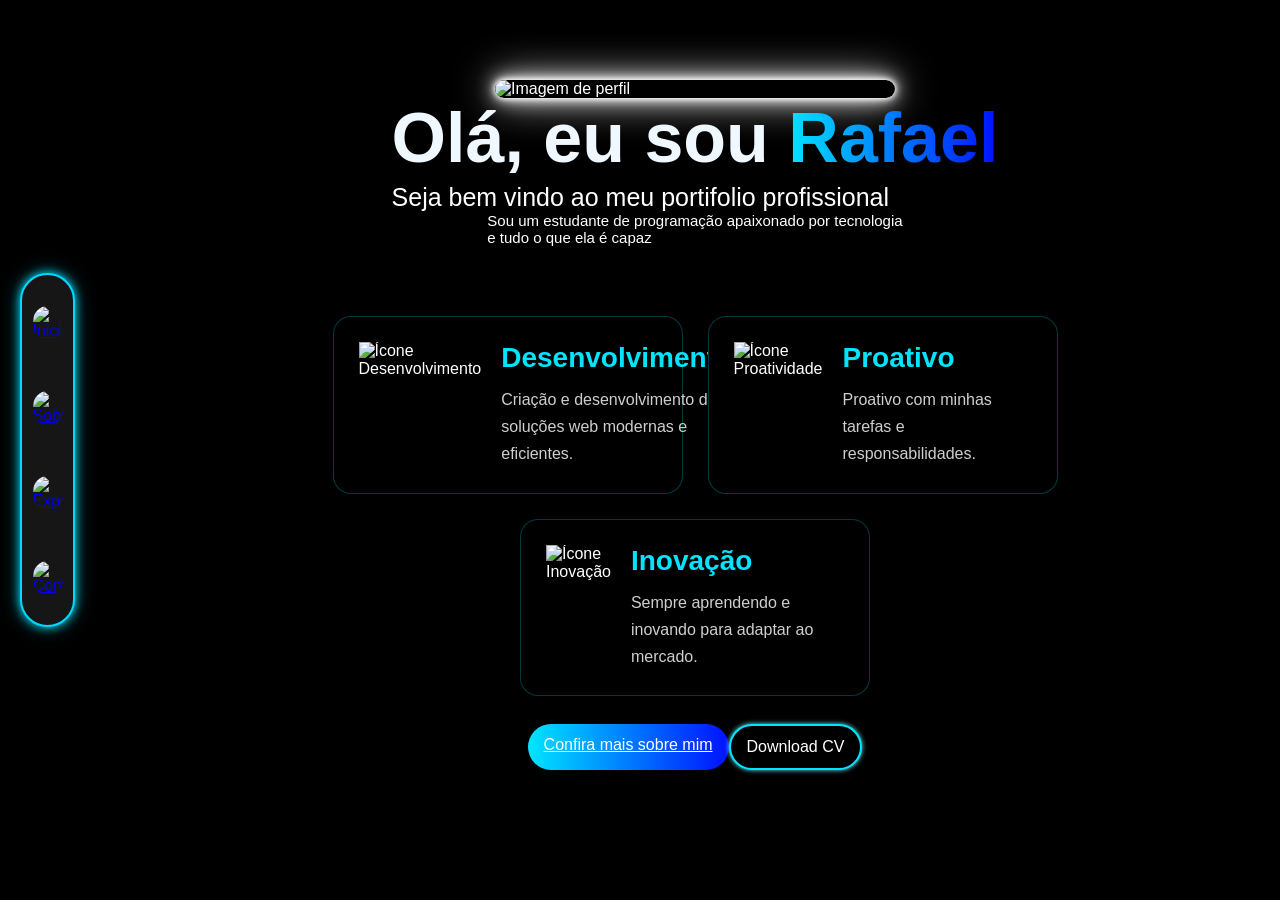
==== index.html @ 867fa0ff "Add files via upload" ====
<!DOCTYPE html>
<html lang="en">

<head>

    <!-- Configurações básicas da página -->
    <meta charset="UTF-8">
    <meta name="viewport" content="width=device-width, initial-scale=1.0">

    <!-- Título exibido na aba do navegador -->
    <title>Document</title>

    <!-- Arquivo CSS global -->
    <link rel="stylesheet" href="style.css">

    <!-- Arquivo CSS específico da página inicial -->
    <link rel="stylesheet" href="home.css">

</head>

<body>

    <!-- Menu lateral de navegação -->
    <aside class="Menu">

        <a href="#"><img src="/imagens/Icone Inicio.png" alt="Inicio"></a>
        <a href="perfil.html"><img src="/imagens/Icone Perfil.png" alt="Sobre"></a>
        <a href="experiencia.html"><img src="/imagens/Icone maleta.png" alt="Experiencias"></a>
        <a href="contato.html"><img src="/imagens/Icone Email.png" alt="Contato"></a>

    </aside>

    <!-- Conteúdo principal da página -->
    <main>

        <!-- Foto de perfil -->
        <img src="/imagens/Foto Perfil.png" alt="Imagem de perfil" class="Perfil">

        <!-- Seção de boas-vindas -->
        <section class="BoasVindas">

            <!-- Título preenchido dinamicamente pelo JavaScript -->
            <h1 id="titulo"></h1>

            <p>Seja bem vindo ao meu portifolio profissional</p>

        </section>

        <!-- Pequena apresentação pessoal -->
        <section class="texto">

            <p>Sou um estudante de programação apaixonado por tecnologia</p>
            <p>e tudo o que ela é capaz</p>

        </section>

        <!-- Cards destacando habilidades -->
        <section class="Cards">

            <!-- Card Desenvolvimento -->
            <div class="Card">

                <img src="/imagens/Icone Programação.png" alt="Ícone Desenvolvimento">

                <div class="textocard">

                    <h1>Desenvolvimento</h1>

                    <p>Criação e desenvolvimento de soluções web modernas e eficientes.</p>

                </div>

            </div>

            <!-- Card Proatividade -->
            <div class="Card">

                <img src="/imagens/Icone Proativo.png" alt="Ícone Proatividade">

                <div class="textocard">

                    <h1>Proativo</h1>

                    <p>Proativo com minhas tarefas e responsabilidades.</p>

                </div>

            </div>

            <!-- Card Inovação -->
            <div class="Card">

                <img src="/imagens/Icone Inovacao.png" alt="Ícone Inovação">

                <div class="textocard">

                    <h1>Inovação</h1>

                    <p>Sempre aprendendo e inovando para adaptar ao mercado.</p>

                </div>

            </div>

        </section>

        <!-- Botões de ação -->
        <section class="botao">

            <a href="perfil.html" class="Visualizar">
                 Confira mais sobre mim
            </a>

            <a href="curriculo.pdf" download class="CV">
                 Download CV
            </a>

        </section>

    </main>

    <!-- Arquivo JavaScript responsável pelas animações e interatividade -->
    <script src="script.js"></script>

</body>

</html>
---- style.css ----
/* ===========================
   Reset de estilos
   Remove margens e espaçamentos
   padrões do navegador
=========================== */

*{
    margin: 0;
    padding: 0;
    box-sizing: border-box;
}

/* ===========================
   Configuração geral da página
=========================== */

body{
    margin:0;
    background:#000;
    color:white;
    font-family:Arial, Helvetica, sans-serif;
}

/* ===========================
   Menu lateral fixo
=========================== */

.Menu{
    position: fixed;
    left: 20px;
    top: 50%;
    transform: translateY(-50%);

    width: 55px;
    padding: 20px 0;

    background: #161616;

    border: 2px solid #00d9ff;
    border-radius: 999px;

    display: flex;
    flex-direction: column;
    align-items: center;
    gap: 30px;

    box-shadow:
     0 0 10px #00e5ff,
     0 0 20px rgba(0, 217, 255, .4);
}

/* ===========================
   Área clicável dos botões
   do menu lateral
=========================== */

.Menu a{
    width: 55px;
    height: 55px;

    border-radius: 50%;

    display: flex;
    justify-content: center;
    align-items: center;

    transition: 0.3s;
}

/* ===========================
   Efeito ao passar o mouse
   sobre os botões do menu
=========================== */

.Menu a:hover{
    background: linear-gradient(90deg, #00d9ff, #004cff);

    transform: scale(1.15);

    box-shadow: 0 0 15px #00d9ff;
}

/* ===========================
   Tamanho dos ícones do menu
=========================== */

.Menu img{
    width: 30px;
    border-radius: 999px;
}

/* ===========================
   Área principal do site
=========================== */

main{
    margin-left:110px;

    min-height:100vh;

    width:calc(100% - 110px);

    display:flex;
    flex-direction:column;
    align-items:center;

    padding:50px 40px;
}

/* ===========================
   Estado inicial dos cards
   (invisíveis antes da animação)
=========================== */

.Card,
.CardPerfil,
.CardFormacao{

    opacity: 0;
    transform: translateY(50px);
    transition: .8s ease;

}

/* ===========================
   Estado final da animação
   quando os cards aparecem
=========================== */

.Card.aparecer,
.CardPerfil.aparecer,
.CardFormacao.aparecer{

    opacity: 1;
    transform: translateY(0);

}
---- home.css ----
/* ==========================================
   Foto de perfil
========================================== */

.Perfil{
    width: 400px;
    height: auto;
    margin-top: 30px;

    /* Deixa a imagem completamente circular */
    border-radius: 999px;

    align-items: center;

    /* Adiciona efeito neon ao redor da foto */
    box-shadow:
        0 0 5px rgb(255, 255, 255),
        0 0 10px rgb(255, 255, 255),
        0 0 20px rgb(255, 255, 255),
        0 0 40px rgb(255, 255, 255);
}

/* ==========================================
   Seção de boas-vindas
========================================== */

/* Título principal */

.BoasVindas h1{
    color: aliceblue;
    font-size: 70px;
    font-family: Arial, Helvetica, sans-serif;
    margin-bottom: 0;
}

/* Nome em destaque com efeito degradê */

.BoasVindas h1 span{
    background: linear-gradient(to right, #00e5ff, #0011ff);

    -webkit-background-clip: text;
    -webkit-text-fill-color: transparent;

    background-clip: text;
}

/* Texto de apresentação */

.BoasVindas p{
    color: rgb(255, 255, 255);
    font-size: 25px;
    margin-top: 5px;
    margin-bottom: 0;
    font-family: Arial, Helvetica, sans-serif;
}

/* ==========================================
   Texto complementar
========================================== */

.texto p{
    color: white;
    font-size: 15px;
}

/* ==========================================
   Botão "Confira mais sobre mim"
========================================== */

.Visualizar{

    padding: 12px 16px;

    cursor: pointer;

    border-radius: 999px;

    background: linear-gradient(to right, #00e5ff, #0011ff);

    border-color: auto;

    color: white;

}

/* ==========================================
   Botão "Download CV"
========================================== */

.CV{

    padding: 12px 16px;

    cursor: pointer;

    border-radius: 999px;

    background-color: black;

    border-color: #00e5ff;

    color: white;

    /* Efeito luminoso no botão */
    box-shadow: 0 0 5px #6ef0ff;

}

/* ==========================================
   Área que contém os cards
========================================== */

.Cards{

    display: flex;

    justify-content: center;

    gap: 25px;

    margin-top: 70px;

    /* Permite quebrar linha em telas menores */
    flex-wrap: wrap;

    margin-bottom: 20px;

}

/* ==========================================
   Card de habilidades
========================================== */

.Card{

    width: 350px;

    min-height: 140px;

    padding: 25px;

    box-sizing: border-box;

    background: #000000;

    border: 1px solid rgba(0, 229, 255, .25);

    border-radius: 18px;

    display: flex;

    align-items: flex-start;

    gap: 20px;

    transition: 0.3s;

}

/* Efeito ao passar o mouse sobre o card */

.Card:hover{

    transform: translateY(-8px);

    border-color: #00e5ff;

    box-shadow: 0 0 15px rgba(0, 229, 255, .4);

}

/* ==========================================
   Conteúdo interno dos cards
========================================== */

/* Título do card */

.Card h1{

    color: #00e5ff;

    font-size: 22px;

    margin-bottom: 22px;

    font-family: Arial, Helvetica, sans-serif;

}

/* Texto descritivo */

.Card p{

    color: #bdbdbd;

    line-height: 1.6;

    font-size: 15px;

}

/* Organização vertical do texto */

.textocard{

    display: flex;

    flex-direction: column;

}

/* Título interno */

.textocard h1{

    color: #00e5ff;

    margin: 0 0 12px 0;

    font-size: 28px;

    font-family: Arial, Helvetica, sans-serif;

}

/* Parágrafo interno */

.textocard p{

    color: #cfcfcf;

    margin: 0;

    line-height: 1.7;

    font-size: 16px;

}

/* ==========================================
   Área dos botões da página inicial
========================================== */

.botao{

    display: flex;

    padding: 8px 12px;

    margin-bottom: 50px;

}
.CV{
    display:inline-block;
    padding:12px 16px;

    text-decoration:none;

    cursor:pointer;

    border-radius:999px;

    background:black;

    border:2px solid #00e5ff;

    color:white;

    box-shadow:0 0 5px #6ef0ff;

    transition:.3s;
}

.CV:hover{
    background:#00e5ff;
    color:black;
}
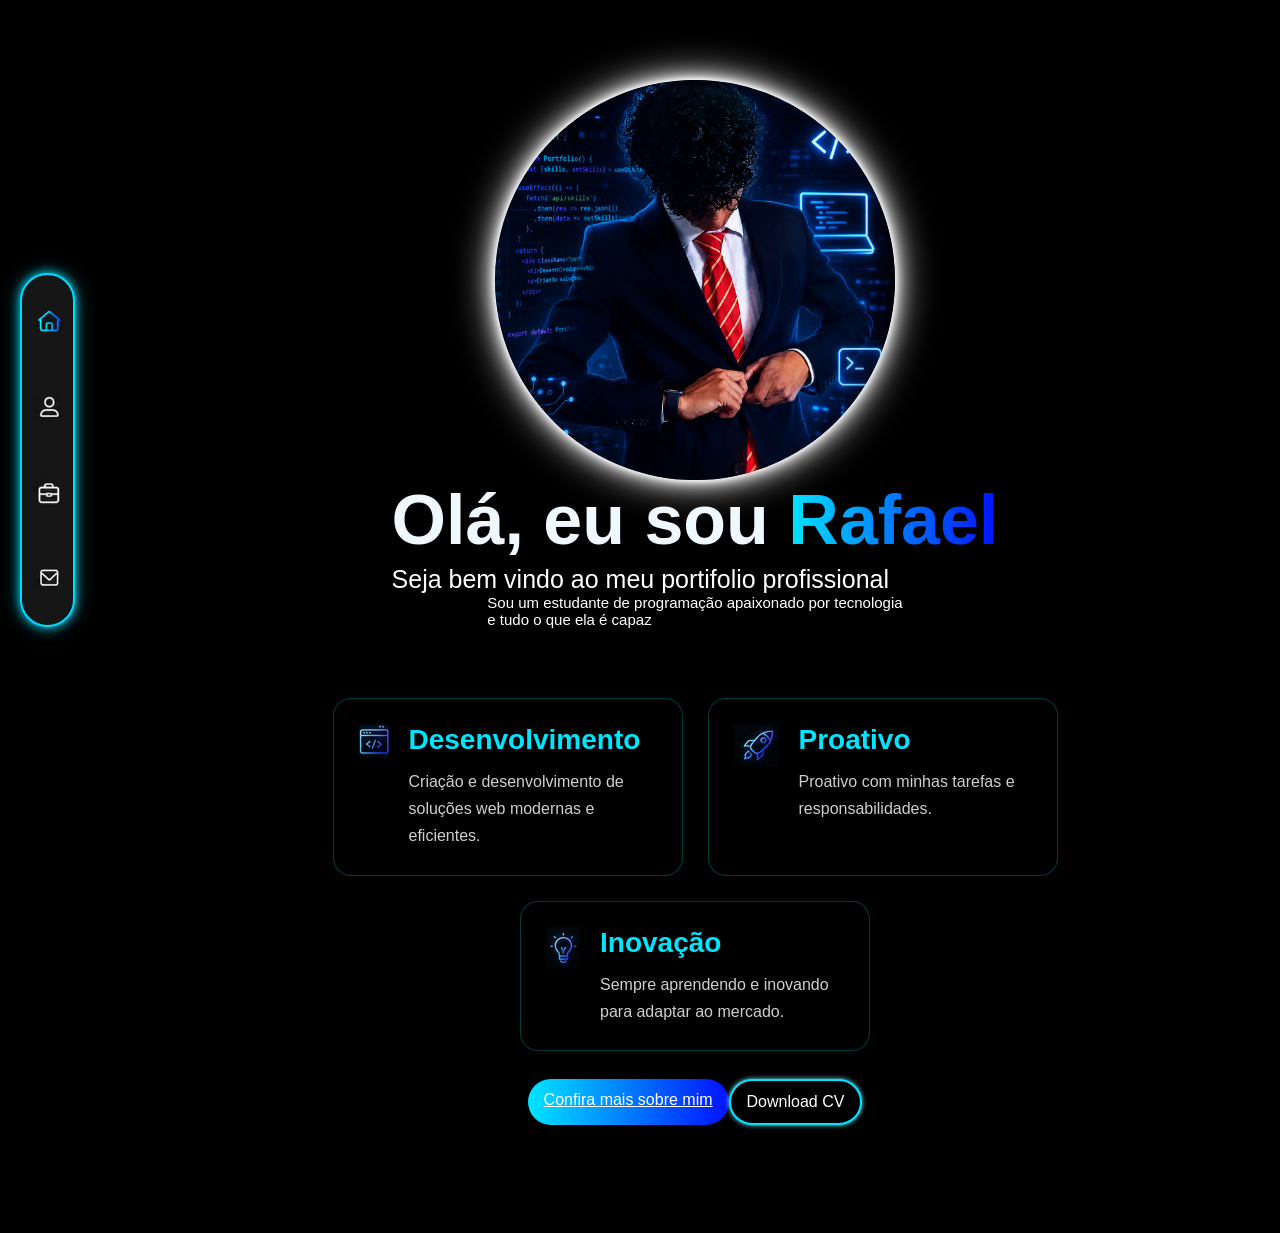
==== commit be4b8fbc: "Add files via upload" ====
--- a/index.html
+++ b/index.html
@@ -23,10 +23,10 @@
     <!-- Menu lateral de navegação -->
     <aside class="Menu">
 
-        <a href="#"><img src="/imagens/Icone Inicio.png" alt="Inicio"></a>
-        <a href="perfil.html"><img src="/imagens/Icone Perfil.png" alt="Sobre"></a>
-        <a href="experiencia.html"><img src="/imagens/Icone maleta.png" alt="Experiencias"></a>
-        <a href="contato.html"><img src="/imagens/Icone Email.png" alt="Contato"></a>
+        <a href="#"><img src="imagens/Icone Inicio.png" alt="Inicio"></a>
+        <a href="perfil.html"><img src="imagens/Icone Perfil.png" alt="Sobre"></a>
+        <a href="experiencia.html"><img src="imagens/Icone maleta.png" alt="Experiencias"></a>
+        <a href="contato.html"><img src="imagens/Icone Email.png" alt="Contato"></a>
 
     </aside>
 
@@ -34,7 +34,7 @@
     <main>
 
         <!-- Foto de perfil -->
-        <img src="/imagens/Foto Perfil.png" alt="Imagem de perfil" class="Perfil">
+        <img src="imagens/Foto Perfil.png" alt="Imagem de perfil" class="Perfil">
 
         <!-- Seção de boas-vindas -->
         <section class="BoasVindas">
@@ -60,7 +60,7 @@
             <!-- Card Desenvolvimento -->
             <div class="Card">
 
-                <img src="/imagens/Icone Programação.png" alt="Ícone Desenvolvimento">
+                <img src="imagens/Icone Programação.png" alt="Ícone Desenvolvimento">
 
                 <div class="textocard">
 
@@ -75,7 +75,7 @@
             <!-- Card Proatividade -->
             <div class="Card">
 
-                <img src="/imagens/Icone Proativo.png" alt="Ícone Proatividade">
+                <img src="imagens/Icone Proativo.png" alt="Ícone Proatividade">
 
                 <div class="textocard">
 
@@ -90,7 +90,7 @@
             <!-- Card Inovação -->
             <div class="Card">
 
-                <img src="/imagens/Icone Inovacao.png" alt="Ícone Inovação">
+                <img src="imagens/Icone Inovacao.png" alt="Ícone Inovação">
 
                 <div class="textocard">
 
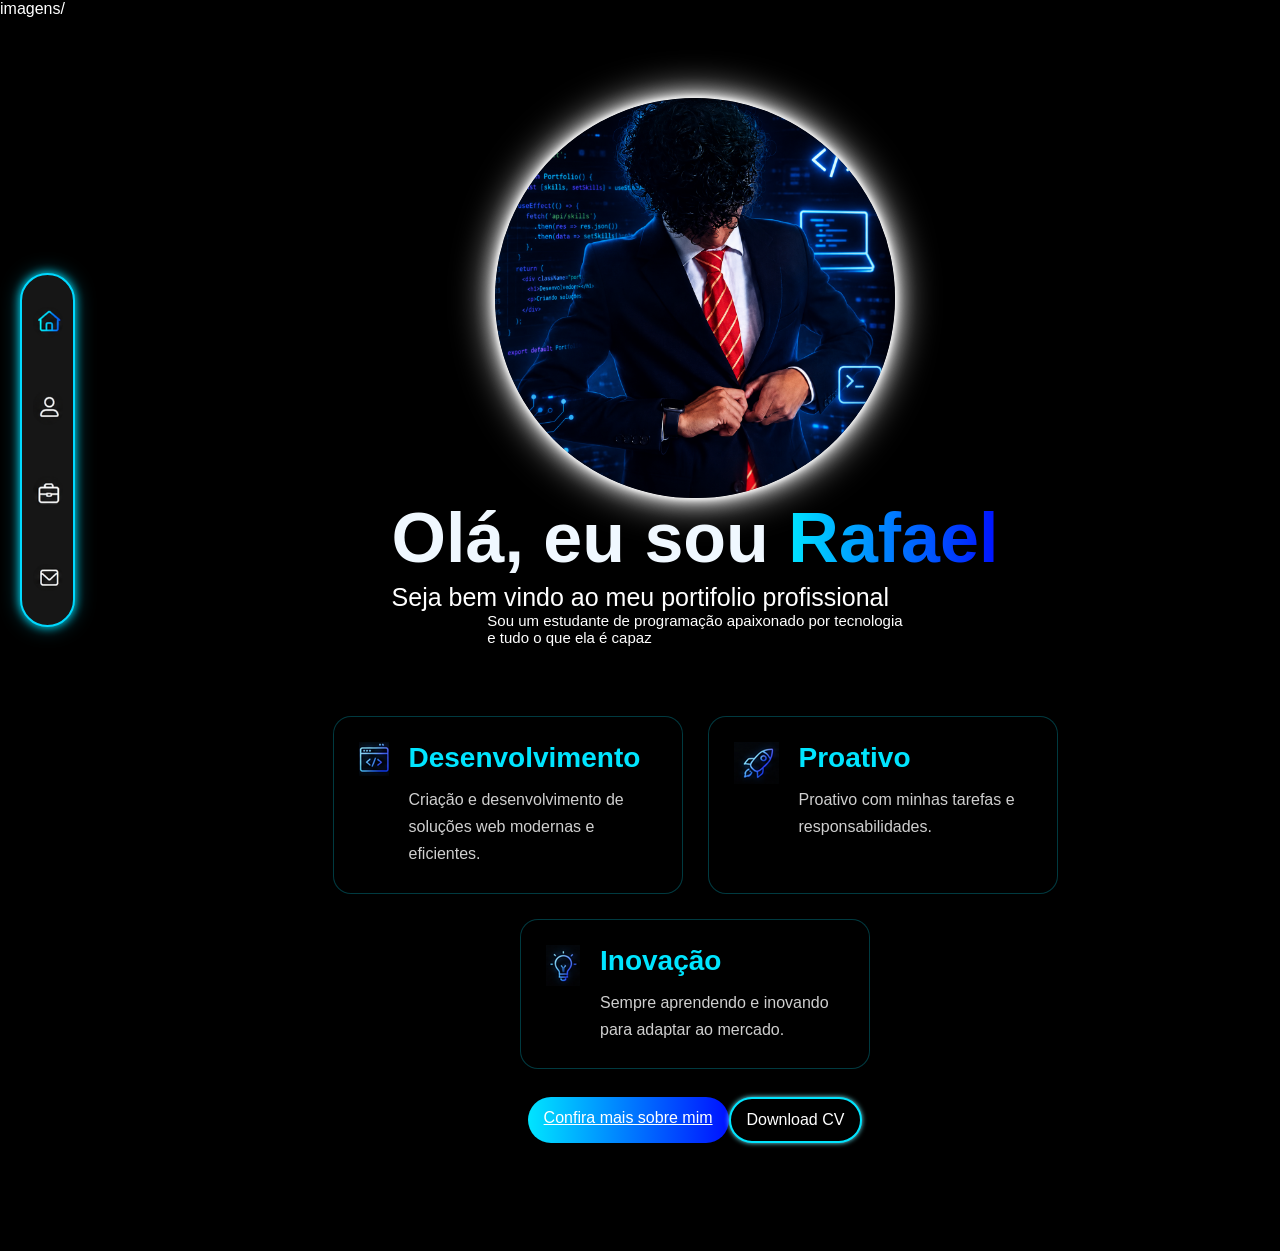
==== commit ada8d802: "Update index.html" ====
--- a/index.html
+++ b/index.html
@@ -7,8 +7,13 @@
     <meta charset="UTF-8">
     <meta name="viewport" content="width=device-width, initial-scale=1.0">
 
+    <input type="file" id="upload-foto" accept="image/*" style="display: none;">
+
+    <label for="upload-foto" style="cursor: pointer;">
+        imagens/
+
     <!-- Título exibido na aba do navegador -->
-    <title>Document</title>
+    <title>Portifólio - Rafael Ferreira</title>
 
     <!-- Arquivo CSS global -->
     <link rel="stylesheet" href="style.css">
@@ -124,4 +129,4 @@
 
 </body>
 
-</html>+</html>
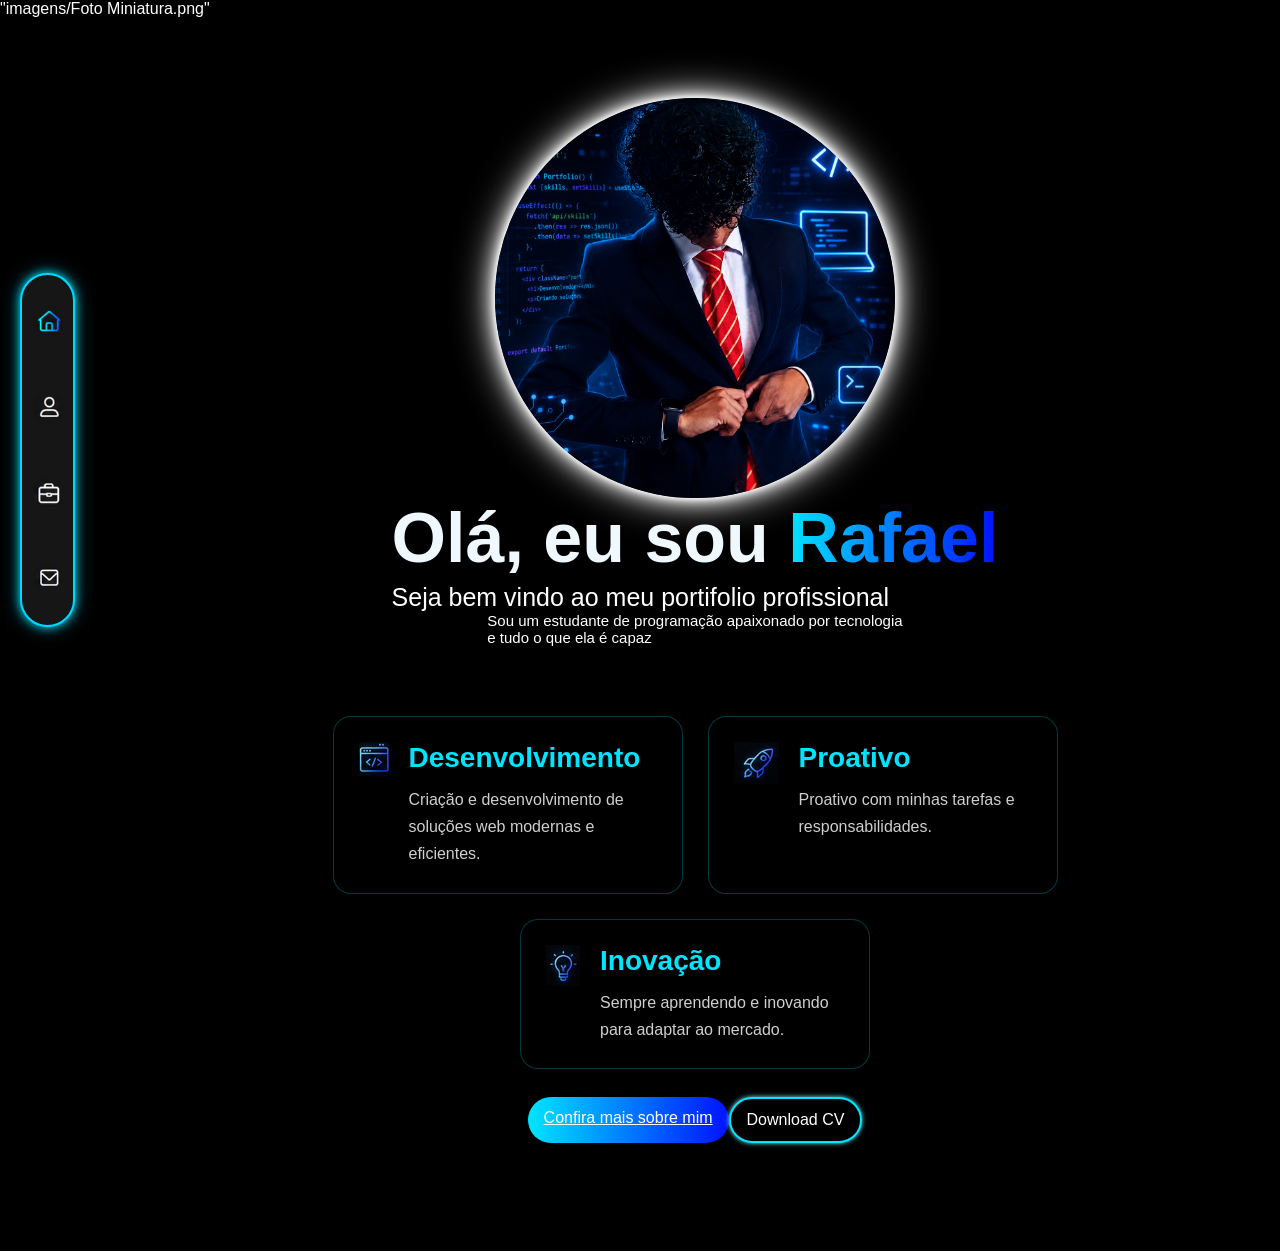
==== commit 45e9e5f5: "Update index.html" ====
--- a/index.html
+++ b/index.html
@@ -10,7 +10,8 @@
     <input type="file" id="upload-foto" accept="image/*" style="display: none;">
 
     <label for="upload-foto" style="cursor: pointer;">
-        imagens/
+        "imagens/Foto Miniatura.png"
+    </label>
 
     <!-- Título exibido na aba do navegador -->
     <title>Portifólio - Rafael Ferreira</title>
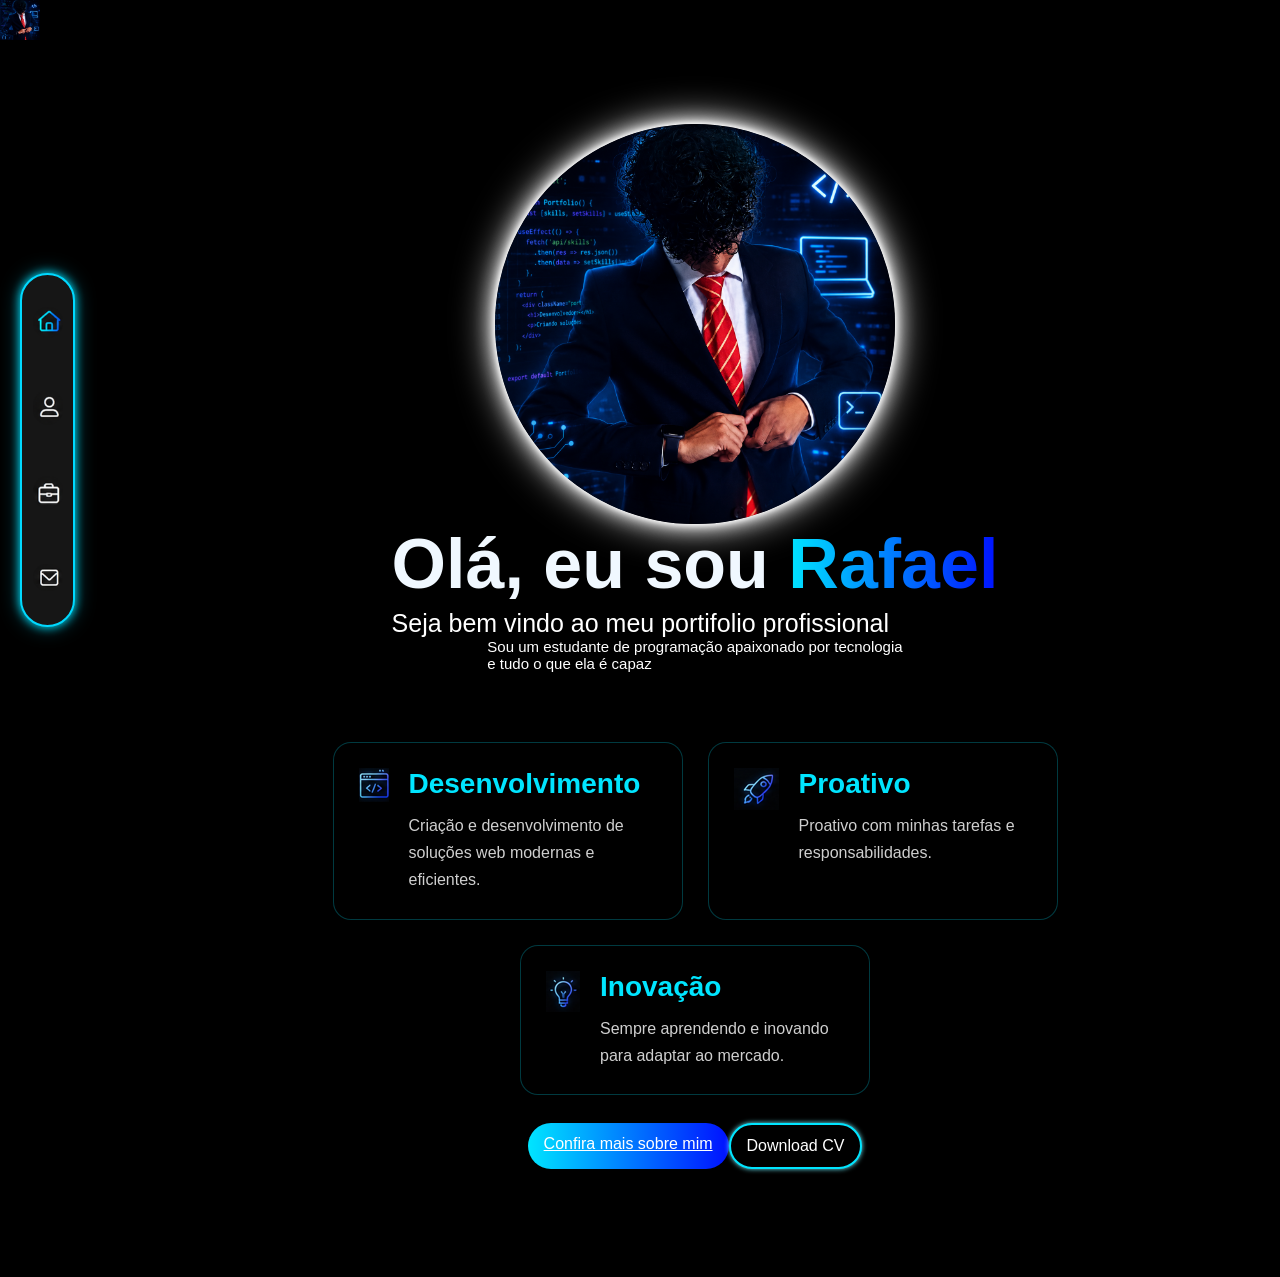
==== commit e168ceb1: "Update index.html" ====
--- a/index.html
+++ b/index.html
@@ -8,10 +8,6 @@
     <meta name="viewport" content="width=device-width, initial-scale=1.0">
 
     <input type="file" id="upload-foto" accept="image/*" style="display: none;">
-
-    <label for="upload-foto" style="cursor: pointer;">
-        "imagens/Foto Miniatura.png"
-    </label>
 
     <!-- Título exibido na aba do navegador -->
     <title>Portifólio - Rafael Ferreira</title>
@@ -25,6 +21,12 @@
 </head>
 
 <body>
+
+    <input type="file" id="upload-foto" accept="image/*" style="display: none;">
+
+    <label for="upload-foto" style="cursor: pointer;">
+        <img src="imagens/Foto Miniatura.png" alt="Ícone de Câmera" style="width: 40px; height: auto;">
+    </label>
 
     <!-- Menu lateral de navegação -->
     <aside class="Menu">
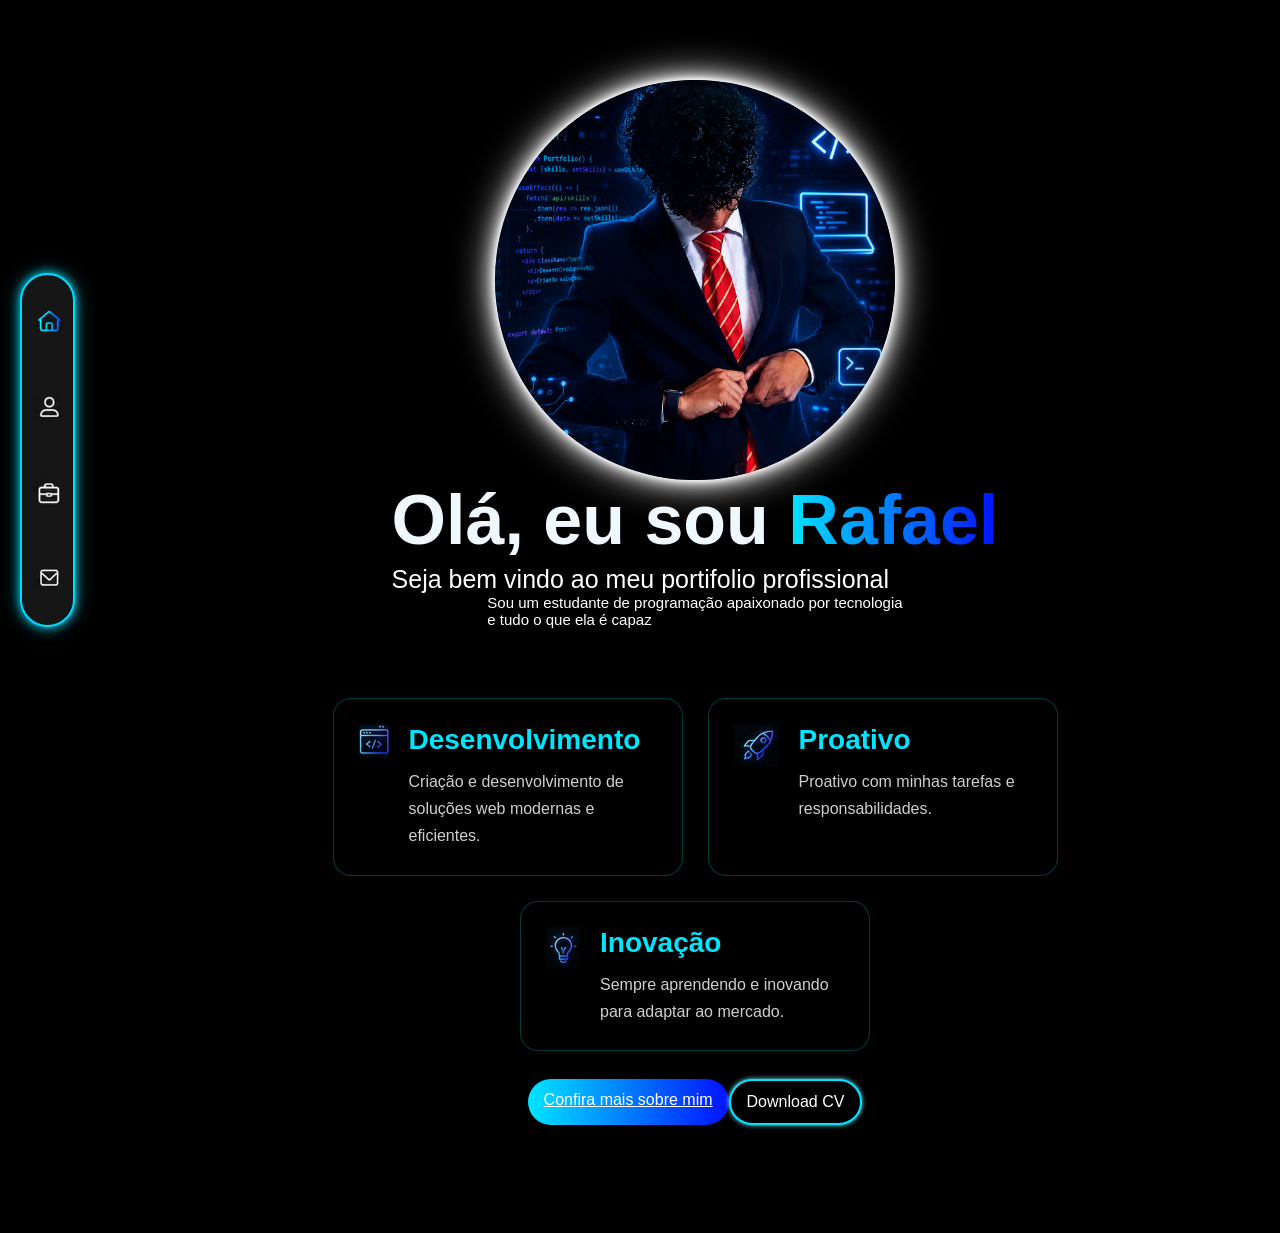
==== commit 30f872fc: "Update index.html" ====
--- a/index.html
+++ b/index.html
@@ -7,9 +7,8 @@
     <meta charset="UTF-8">
     <meta name="viewport" content="width=device-width, initial-scale=1.0">
 
-    <input type="file" id="upload-foto" accept="image/*" style="display: none;">
+    <link rel="icon" type="image/png" href="imagens/Foto Miniatura.png">
 
-    <!-- Título exibido na aba do navegador -->
     <title>Portifólio - Rafael Ferreira</title>
 
     <!-- Arquivo CSS global -->
@@ -21,13 +20,6 @@
 </head>
 
 <body>
-
-    <input type="file" id="upload-foto" accept="image/*" style="display: none;">
-
-    <label for="upload-foto" style="cursor: pointer;">
-        <img src="imagens/Foto Miniatura.png" alt="Ícone de Câmera" style="width: 40px; height: auto;">
-    </label>
-
     <!-- Menu lateral de navegação -->
     <aside class="Menu">
 
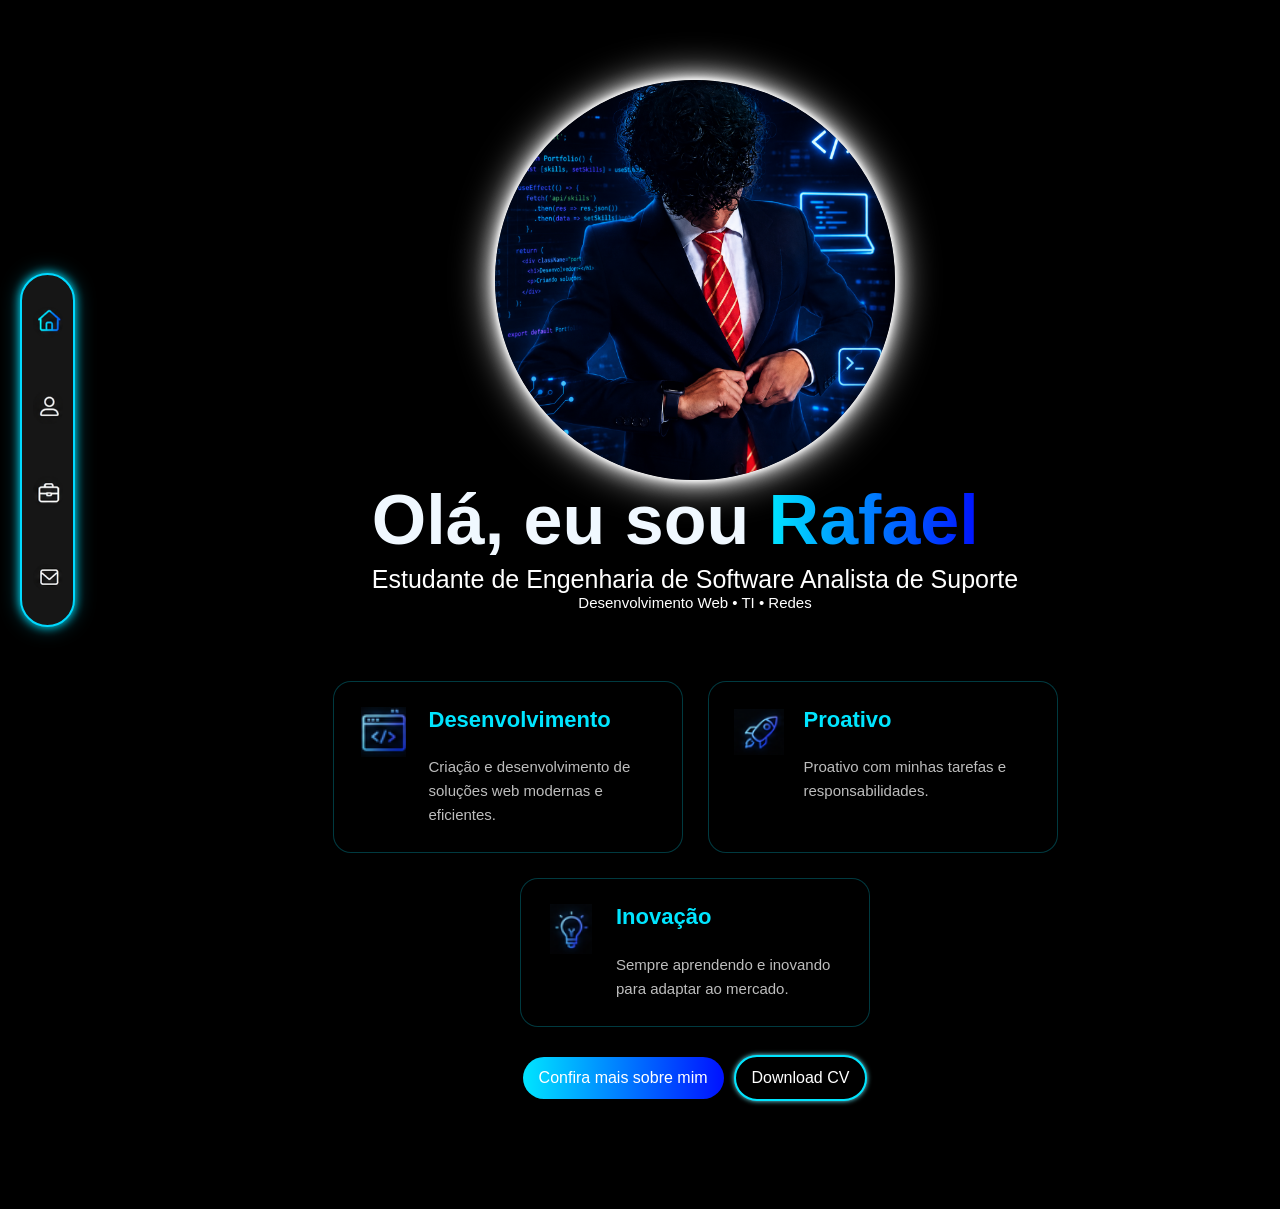
==== commit 235ca698: "Update index.html" ====
--- a/index.html
+++ b/index.html
@@ -42,15 +42,15 @@
             <!-- Título preenchido dinamicamente pelo JavaScript -->
             <h1 id="titulo"></h1>
 
-            <p>Seja bem vindo ao meu portifolio profissional</p>
+            <p>Estudante de Engenharia de Software
+       Analista de Suporte</p>
 
         </section>
 
         <!-- Pequena apresentação pessoal -->
         <section class="texto">
 
-            <p>Sou um estudante de programação apaixonado por tecnologia</p>
-            <p>e tudo o que ela é capaz</p>
+            <p>Desenvolvimento Web • TI • Redes</p>
 
         </section>
 
--- a/home.css
+++ b/home.css
@@ -1,18 +1,14 @@
 /* ==========================================
-   Foto de perfil
-========================================== */
-
-.Perfil{
+   FOTO DE PERFIL
+========================================== */
+
+.Perfil {
     width: 400px;
     height: auto;
     margin-top: 30px;
 
-    /* Deixa a imagem completamente circular */
     border-radius: 999px;
 
-    align-items: center;
-
-    /* Adiciona efeito neon ao redor da foto */
     box-shadow:
         0 0 5px rgb(255, 255, 255),
         0 0 10px rgb(255, 255, 255),
@@ -20,22 +16,25 @@
         0 0 40px rgb(255, 255, 255);
 }
 
-/* ==========================================
-   Seção de boas-vindas
-========================================== */
-
-/* Título principal */
-
-.BoasVindas h1{
+
+/* ==========================================
+   SEÇÃO DE BOAS-VINDAS
+========================================== */
+
+.BoasVindas h1 {
     color: aliceblue;
+
     font-size: 70px;
+
     font-family: Arial, Helvetica, sans-serif;
+
     margin-bottom: 0;
 }
 
-/* Nome em destaque com efeito degradê */
-
-.BoasVindas h1 span{
+
+/* Nome em destaque com degradê */
+
+.BoasVindas h1 span {
     background: linear-gradient(to right, #00e5ff, #0011ff);
 
     -webkit-background-clip: text;
@@ -44,30 +43,41 @@
     background-clip: text;
 }
 
+
 /* Texto de apresentação */
 
-.BoasVindas p{
+.BoasVindas p {
     color: rgb(255, 255, 255);
+
     font-size: 25px;
+
     margin-top: 5px;
     margin-bottom: 0;
+
     font-family: Arial, Helvetica, sans-serif;
 }
 
-/* ==========================================
-   Texto complementar
-========================================== */
-
-.texto p{
+
+/* ==========================================
+   TEXTO COMPLEMENTAR
+========================================== */
+
+.texto p {
     color: white;
+
     font-size: 15px;
 }
 
-/* ==========================================
-   Botão "Confira mais sobre mim"
-========================================== */
-
-.Visualizar{
+
+/* ==========================================
+   BOTÃO "CONFIRA MAIS SOBRE MIM"
+========================================== */
+
+.Visualizar {
+    display: inline-flex;
+
+    align-items: center;
+    justify-content: center;
 
     padding: 12px 16px;
 
@@ -77,17 +87,32 @@
 
     background: linear-gradient(to right, #00e5ff, #0011ff);
 
-    border-color: auto;
+    border: none;
 
     color: white;
 
-}
-
-/* ==========================================
-   Botão "Download CV"
-========================================== */
-
-.CV{
+    text-decoration: none;
+
+    transition: 0.3s;
+}
+
+.Visualizar:hover {
+    transform: translateY(-2px);
+
+    box-shadow:
+        0 0 10px rgba(0, 229, 255, 0.5);
+}
+
+
+/* ==========================================
+   BOTÃO "DOWNLOAD CV"
+========================================== */
+
+.CV {
+    display: inline-flex;
+
+    align-items: center;
+    justify-content: center;
 
     padding: 12px 16px;
 
@@ -95,183 +120,670 @@
 
     border-radius: 999px;
 
-    background-color: black;
+    background: black;
+
+    border: 2px solid #00e5ff;
+
+    color: white;
+
+    text-decoration: none;
+
+    box-shadow: 0 0 5px #6ef0ff;
+
+    transition: 0.3s;
+}
+
+.CV:hover {
+    background: #00e5ff;
+
+    color: black;
+
+    transform: translateY(-2px);
+}
+
+
+/* ==========================================
+   ÁREA DOS CARDS
+========================================== */
+
+.Cards {
+    display: flex;
+
+    justify-content: center;
+
+    align-items: stretch;
+
+    gap: 25px;
+
+    margin-top: 70px;
+
+    margin-bottom: 20px;
+
+    flex-wrap: wrap;
+}
+
+
+/* ==========================================
+   CARD
+========================================== */
+
+.Card {
+    width: 350px;
+
+    min-height: 140px;
+
+    padding: 25px;
+
+    box-sizing: border-box;
+
+    background: #000000;
+
+    border: 1px solid rgba(0, 229, 255, 0.25);
+
+    border-radius: 18px;
+
+    display: flex;
+
+    align-items: flex-start;
+
+    gap: 20px;
+
+    transition: 0.3s;
+}
+
+
+/* ==========================================
+   EFEITO HOVER DO CARD
+========================================== */
+
+.Card:hover {
+    transform: translateY(-8px);
 
     border-color: #00e5ff;
 
-    color: white;
-
-    /* Efeito luminoso no botão */
-    box-shadow: 0 0 5px #6ef0ff;
-
-}
-
-/* ==========================================
-   Área que contém os cards
-========================================== */
-
-.Cards{
-
+    box-shadow:
+        0 0 15px rgba(0, 229, 255, 0.4);
+}
+
+
+/* ==========================================
+   IMAGEM / ÍCONE DO CARD
+========================================== */
+
+.Card img {
+    width: 50px;
+
+    height: 50px;
+
+    object-fit: contain;
+
+    flex-shrink: 0;
+}
+
+
+/* ==========================================
+   CONTEÚDO DOS CARDS
+========================================== */
+
+.textocard {
     display: flex;
 
+    flex-direction: column;
+
+    min-width: 0;
+}
+
+
+/* Título */
+
+.textocard h1 {
+    color: #00e5ff;
+
+    margin: 0 0 12px 0;
+
+    font-size: 28px;
+
+    line-height: 1.2;
+
+    font-family: Arial, Helvetica, sans-serif;
+}
+
+
+/* Texto */
+
+.textocard p {
+    color: #cfcfcf;
+
+    margin: 0;
+
+    line-height: 1.7;
+
+    font-size: 16px;
+}
+
+
+/* ==========================================
+   REGRAS GERAIS DOS CARDS
+========================================== */
+
+.Card h1 {
+    color: #00e5ff;
+
+    font-size: 22px;
+
+    margin-bottom: 22px;
+
+    font-family: Arial, Helvetica, sans-serif;
+}
+
+.Card p {
+    color: #bdbdbd;
+
+    line-height: 1.6;
+
+    font-size: 15px;
+}
+
+
+/* ==========================================
+   ÁREA DOS BOTÕES
+========================================== */
+
+.botao {
+    display: flex;
+
+    align-items: center;
+
     justify-content: center;
 
-    gap: 25px;
-
-    margin-top: 70px;
-
-    /* Permite quebrar linha em telas menores */
-    flex-wrap: wrap;
-
-    margin-bottom: 20px;
-
-}
-
-/* ==========================================
-   Card de habilidades
-========================================== */
-
-.Card{
-
-    width: 350px;
-
-    min-height: 140px;
-
-    padding: 25px;
-
-    box-sizing: border-box;
-
-    background: #000000;
-
-    border: 1px solid rgba(0, 229, 255, .25);
-
-    border-radius: 18px;
-
-    display: flex;
-
-    align-items: flex-start;
-
-    gap: 20px;
-
-    transition: 0.3s;
-
-}
-
-/* Efeito ao passar o mouse sobre o card */
-
-.Card:hover{
-
-    transform: translateY(-8px);
-
-    border-color: #00e5ff;
-
-    box-shadow: 0 0 15px rgba(0, 229, 255, .4);
-
-}
-
-/* ==========================================
-   Conteúdo interno dos cards
-========================================== */
-
-/* Título do card */
-
-.Card h1{
-
-    color: #00e5ff;
-
-    font-size: 22px;
-
-    margin-bottom: 22px;
-
-    font-family: Arial, Helvetica, sans-serif;
-
-}
-
-/* Texto descritivo */
-
-.Card p{
-
-    color: #bdbdbd;
-
-    line-height: 1.6;
-
-    font-size: 15px;
-
-}
-
-/* Organização vertical do texto */
-
-.textocard{
-
-    display: flex;
-
-    flex-direction: column;
-
-}
-
-/* Título interno */
-
-.textocard h1{
-
-    color: #00e5ff;
-
-    margin: 0 0 12px 0;
-
-    font-size: 28px;
-
-    font-family: Arial, Helvetica, sans-serif;
-
-}
-
-/* Parágrafo interno */
-
-.textocard p{
-
-    color: #cfcfcf;
-
-    margin: 0;
-
-    line-height: 1.7;
-
-    font-size: 16px;
-
-}
-
-/* ==========================================
-   Área dos botões da página inicial
-========================================== */
-
-.botao{
-
-    display: flex;
+    gap: 10px;
 
     padding: 8px 12px;
 
     margin-bottom: 50px;
-
-}
-.CV{
-    display:inline-block;
-    padding:12px 16px;
-
-    text-decoration:none;
-
-    cursor:pointer;
-
-    border-radius:999px;
-
-    background:black;
-
-    border:2px solid #00e5ff;
-
-    color:white;
-
-    box-shadow:0 0 5px #6ef0ff;
-
-    transition:.3s;
-}
-
-.CV:hover{
-    background:#00e5ff;
-    color:black;
-}+}
+
+
+/* ==========================================
+   TABLET
+========================================== */
+
+@media (max-width: 900px) {
+
+    /* --------------------------------------
+       FOTO
+    -------------------------------------- */
+
+    .Perfil {
+        width: 300px;
+
+        margin-top: 20px;
+    }
+
+
+    /* --------------------------------------
+       TÍTULO
+    -------------------------------------- */
+
+    .BoasVindas h1 {
+        font-size: 52px;
+    }
+
+
+    /* --------------------------------------
+       TEXTO
+    -------------------------------------- */
+
+    .BoasVindas p {
+        font-size: 21px;
+
+        padding: 0 20px;
+    }
+
+    .texto p {
+        padding: 0 25px;
+
+        line-height: 1.6;
+    }
+
+
+    /* --------------------------------------
+       CARDS
+    -------------------------------------- */
+
+    .Cards {
+        gap: 20px;
+
+        margin-top: 50px;
+
+        padding: 0 20px;
+    }
+
+    .Card {
+        width: calc(50% - 10px);
+
+        min-height: 150px;
+    }
+
+
+    /* --------------------------------------
+       BOTÕES
+    -------------------------------------- */
+
+    .botao {
+        justify-content: center;
+
+        flex-wrap: wrap;
+
+        gap: 10px;
+    }
+}
+
+
+/* ==========================================
+   CELULAR
+========================================== */
+
+@media (max-width: 600px) {
+
+    /* --------------------------------------
+       FOTO
+    -------------------------------------- */
+
+    .Perfil {
+        width: 220px;
+
+        max-width: 65vw;
+
+        height: auto;
+
+        margin-top: 20px;
+
+        box-shadow:
+            0 0 5px rgb(255, 255, 255),
+            0 0 10px rgb(255, 255, 255),
+            0 0 18px rgb(255, 255, 255);
+    }
+
+
+    /* --------------------------------------
+       SEÇÃO DE BOAS-VINDAS
+    -------------------------------------- */
+
+    .BoasVindas {
+        width: 100%;
+
+        padding: 0 15px;
+
+        box-sizing: border-box;
+
+        text-align: center;
+    }
+
+
+    /* Título */
+
+    .BoasVindas h1 {
+        font-size: clamp(36px, 10vw, 48px);
+
+        line-height: 1.1;
+
+        margin-top: 20px;
+
+        margin-bottom: 8px;
+    }
+
+
+    /* Texto */
+
+    .BoasVindas p {
+        font-size: 18px;
+
+        line-height: 1.5;
+
+        margin-top: 8px;
+
+        padding: 0 5px;
+    }
+
+
+    /* --------------------------------------
+       TEXTO COMPLEMENTAR
+    -------------------------------------- */
+
+    .texto {
+        width: 100%;
+
+        padding: 0 25px;
+
+        box-sizing: border-box;
+
+        text-align: center;
+    }
+
+    .texto p {
+        font-size: 14px;
+
+        line-height: 1.6;
+    }
+
+
+    /* ======================================
+       ÁREA DOS CARDS
+    ====================================== */
+
+    .Cards {
+        width: 100%;
+
+        max-width: 100%;
+
+        box-sizing: border-box;
+
+        display: flex;
+
+        flex-direction: column;
+
+        flex-wrap: nowrap;
+
+        align-items: center;
+
+        justify-content: center;
+
+        gap: 18px;
+
+        margin-top: 35px;
+
+        margin-bottom: 30px;
+
+        padding: 0 20px;
+    }
+
+
+    /* ======================================
+       CARD MOBILE
+       
+       IMAGEM FICA EM CIMA
+    ====================================== */
+
+    .Cards .Card {
+        width: 100%;
+
+        max-width: 420px;
+
+        min-width: 0;
+
+        min-height: 0;
+
+        padding: 25px 20px;
+
+        box-sizing: border-box;
+
+        display: flex;
+
+        flex-direction: column;
+
+        align-items: center;
+
+        justify-content: flex-start;
+
+        gap: 10px;
+
+        text-align: center;
+
+        border-radius: 16px;
+
+        overflow: hidden;
+    }
+
+
+    /* ======================================
+       IMAGEM DOS CARDS
+
+       FORÇADA PARA CIMA
+    ====================================== */
+
+    .Cards .Card > img {
+        display: block;
+
+        width: 60px;
+
+        height: 60px;
+
+        object-fit: contain;
+
+        flex-shrink: 0;
+
+        margin: 0 auto 8px auto;
+    }
+
+
+    /* ======================================
+       TEXTO DOS CARDS
+    ====================================== */
+
+    .Cards .Card .textocard {
+        width: 100%;
+
+        min-width: 0;
+
+        display: flex;
+
+        flex-direction: column;
+
+        align-items: center;
+
+        justify-content: center;
+
+        text-align: center;
+    }
+
+
+    /* --------------------------------------
+       TÍTULO DO CARD
+    -------------------------------------- */
+
+    .Cards .Card .textocard h1 {
+        width: 100%;
+
+        margin: 0 0 10px 0;
+
+        color: #00e5ff;
+
+        font-size: 22px;
+
+        line-height: 1.2;
+
+        text-align: center;
+
+        white-space: normal;
+
+        overflow-wrap: break-word;
+
+        word-break: normal;
+    }
+
+
+    /* --------------------------------------
+       TEXTO DO CARD
+    -------------------------------------- */
+
+    .Cards .Card .textocard p {
+        width: 100%;
+
+        margin: 0;
+
+        color: #cfcfcf;
+
+        font-size: 14px;
+
+        line-height: 1.6;
+
+        text-align: center;
+
+        white-space: normal;
+
+        overflow-wrap: break-word;
+
+        word-break: normal;
+    }
+
+
+    /* --------------------------------------
+       CASO O CARD USE H1/P DIRETAMENTE
+    -------------------------------------- */
+
+    .Cards .Card > h1 {
+        font-size: 20px;
+
+        line-height: 1.2;
+
+        margin: 0 0 10px 0;
+    }
+
+    .Cards .Card > p {
+        font-size: 14px;
+
+        line-height: 1.6;
+
+        margin: 0;
+    }
+
+
+    /* --------------------------------------
+       HOVER
+
+       Desativado para telas touch
+    -------------------------------------- */
+
+    .Cards .Card:hover {
+        transform: none;
+    }
+
+
+    /* ======================================
+       ÁREA DOS BOTÕES
+    ====================================== */
+
+    .botao {
+        width: 100%;
+
+        padding: 10px 20px;
+
+        margin-bottom: 30px;
+
+        box-sizing: border-box;
+
+        display: flex;
+
+        flex-direction: column;
+
+        align-items: center;
+
+        justify-content: center;
+
+        gap: 12px;
+    }
+
+
+    /* ======================================
+       BOTÕES MOBILE
+    ====================================== */
+
+    .Visualizar,
+    .CV {
+        width: 100%;
+
+        max-width: 320px;
+
+        min-height: 48px;
+
+        box-sizing: border-box;
+
+        display: flex;
+
+        align-items: center;
+
+        justify-content: center;
+
+        padding: 12px 20px;
+
+        font-size: 15px;
+
+        text-align: center;
+    }
+}
+
+
+/* ==========================================
+   CELULARES PEQUENOS
+========================================== */
+
+@media (max-width: 380px) {
+
+    /* --------------------------------------
+       FOTO
+    -------------------------------------- */
+
+    .Perfil {
+        width: 180px;
+    }
+
+
+    /* --------------------------------------
+       TÍTULO
+    -------------------------------------- */
+
+    .BoasVindas h1 {
+        font-size: 34px;
+    }
+
+
+    /* --------------------------------------
+       TEXTO
+    -------------------------------------- */
+
+    .BoasVindas p {
+        font-size: 16px;
+    }
+
+    .texto p {
+        font-size: 13px;
+    }
+
+
+    /* --------------------------------------
+       CARDS
+    -------------------------------------- */
+
+    .Cards {
+        padding: 0 15px;
+    }
+
+    .Cards .Card {
+        padding: 20px 18px;
+    }
+
+    .Cards .Card > img {
+        width: 50px;
+
+        height: 50px;
+    }
+
+    .Cards .Card .textocard h1 {
+        font-size: 20px;
+    }
+
+    .Cards .Card .textocard p {
+        font-size: 13px;
+    }
+
+
+    /* --------------------------------------
+       BOTÕES
+    -------------------------------------- */
+
+    .Visualizar,
+    .CV {
+        max-width: 290px;
+    }
+}
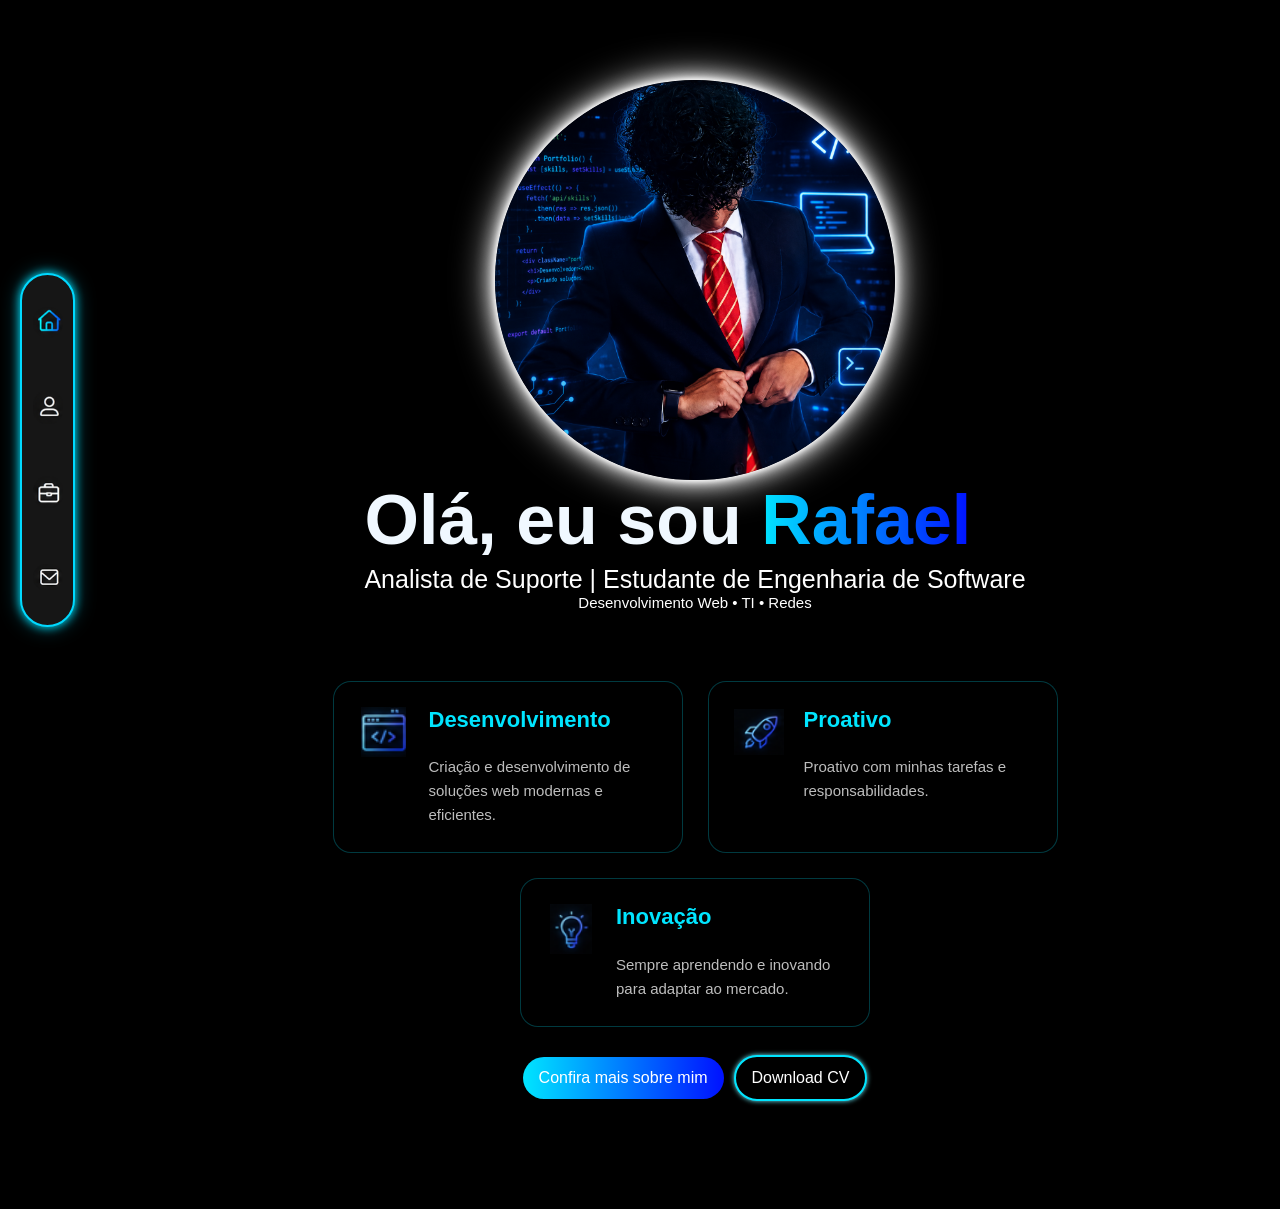
==== commit a7348726: "Update index.html" ====
--- a/index.html
+++ b/index.html
@@ -42,8 +42,7 @@
             <!-- Título preenchido dinamicamente pelo JavaScript -->
             <h1 id="titulo"></h1>
 
-            <p>Estudante de Engenharia de Software
-       Analista de Suporte</p>
+            <p>Analista de Suporte | Estudante de Engenharia de Software</p>
 
         </section>
 
